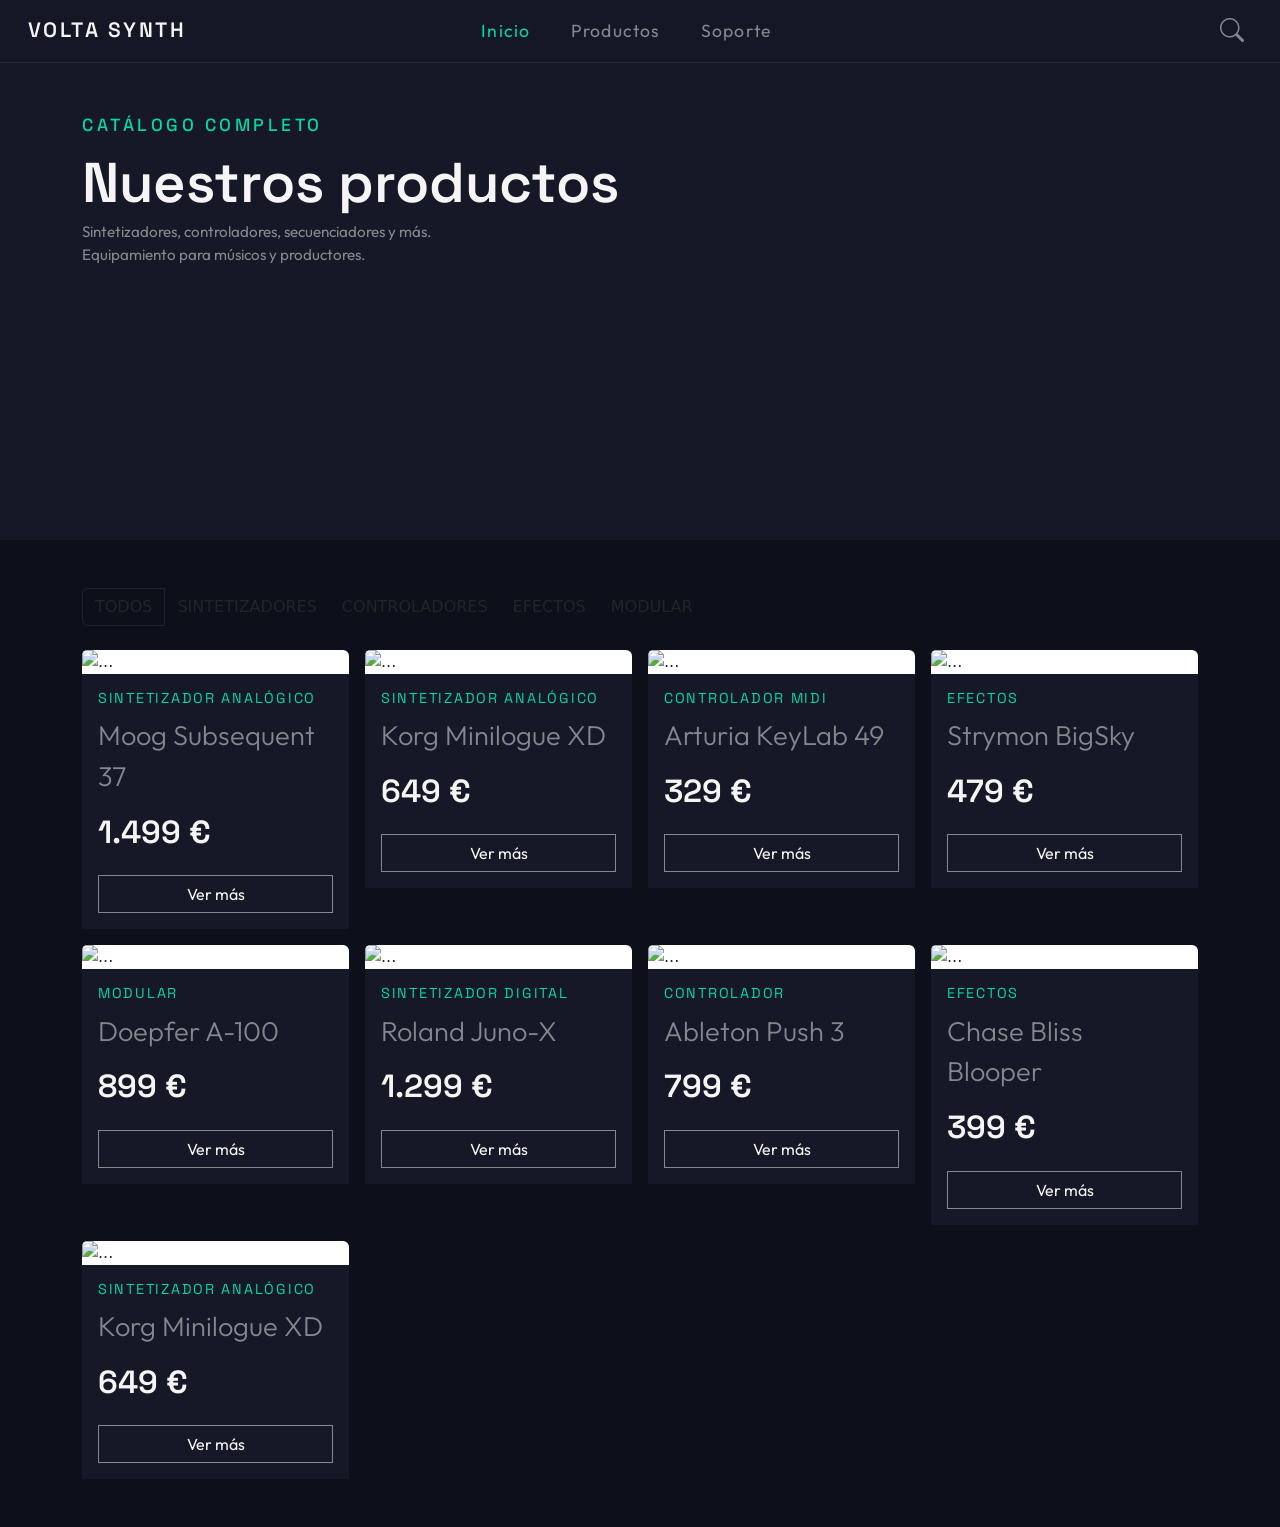
==== catalogo.html @ 9c8c193a "catalogo de productos" ====
<!DOCTYPE html>
<html lang="es">
<head>
    <meta charset="UTF-8">
    <meta name="viewport" content="width=device-width, initial-scale=1.0">
    <title>CATÁLOGO DE PRODUCTOS | VOLTA SYNTH</title>

    <!-- TIPOGRAFIA -->
    <link rel="preconnect" href="https://fonts.googleapis.com">
    <link rel="preconnect" href="https://fonts.gstatic.com" crossorigin>
    <link href="https://fonts.googleapis.com/css2?family=Outfit:wght@100..900&family=Space+Grotesk:wght@300..700&display=swap" rel="stylesheet">

    <!-- BOOTSTRAP -->
    <link rel="stylesheet" href="https://cdn.jsdelivr.net/npm/bootstrap@5.3.8/dist/css/bootstrap.min.css">

    <!-- ICONOS BOOTSTRAP -->
    <link rel="stylesheet" href="https://cdn.jsdelivr.net/npm/bootstrap-icons@1.13.1/font/bootstrap-icons.min.css">

    <!-- CSS PERSONALIZADO -->
    <link rel="stylesheet" href="css/style.css">

    <!-- CSS AOS -->
    <link href="https://unpkg.com/aos@2.3.1/dist/aos.css" rel="stylesheet">
    
    <!-- JQUERY -->
    <script src="https://cdnjs.cloudflare.com/ajax/libs/jquery/3.7.1/jquery.min.js" integrity="sha512-v2CJ7UaYy4JwqLDIrZUI/4hqeoQieOmAZNXBeQyjo21dadnwR+8ZaIJVT8EE2iyI61OV8e6M8PP2/4hpQINQ/g==" crossorigin="anonymous" referrerpolicy="no-referrer"></script>
</head>
<body>
    <header>
        <nav class="navbar navbar-expand-lg fixed-top navContainer justify-content-center">
            <div class="container-fluid mx-3">
                <a class="navbar-brand" href="index.html">VOLTA SYNTH</a>

                <button class="navbar-toggler" type="button" data-bs-toggle="collapse" data-bs-target="#navbarSupportedContent" aria-controls="navbarSupportedContent" aria-expanded="false" aria-label="Toggle navigation">
                <span class="navbar-toggler-icon"></span>
                </button>

                <div class="collapse navbar-collapse justify-content-between" id="navbarSupportedContent">
                    <ul class="navbar-nav mb-2 mb-lg-0 navMenu w-100">
                        <li class="nav-item">
                            <a class="nav-link active" aria-current="page" href="index.html">Inicio</a>
                        </li>
                        <li class="nav-item">
                            <a class="nav-link" href="catalogo.html">Productos</a>
                        </li>
                        <li class="nav-item">
                            <a class="nav-link" href="soporte.html">Soporte</a>
                        </li>
                    </ul>
                    <form class="d-flex justify-content-end" id="search-form">
                        <input class="form-control ms-2" id="search-input" type="search" placeholder="Buscar..." aria-label="Search"/>
                        <button class="btn" id="s-icon" type="button"><i class="bi bi-search"></i> </button>
                    </form>
                </div>
            </div>
        </nav>
    </header>

    <section id="hero-cat">
        <div class="container">
            <p class="sec-title">CATÁLOGO COMPLETO</p>
            <h1 class="hero-title mb-2">Nuestros productos</h1>
            <p class="hero-sub mb-0">Sintetizadores, controladores, secuenciadores y más. Equipamiento para músicos y productores.</p>
        </div>
    </section>

    <section id="catalogue" class="py-5">
        <div class="container">
            <div class="d-lg-none mb-4">
                <div class="dropdown">
                    <button class="btn filter-dd dropdown-toggle w-100" type="button" data-bs-toggle="dropdown" aria-expanded="false">
                    Todos los productos
                    </button>
                    <ul class="dropdown-menu w-100" id="filter-dropdown-menu">
                        <li><a class="dropdown-item filter-item active" data-filter="todos">Todos</a></li>
                        <li><a class="dropdown-item filter-item" data-filter="sintetizador">Sintetizadores</a></li>
                        <li><a class="dropdown-item filter-item" data-filter="controlador">Controladores</a></li>
                        <li><a class="dropdown-item filter-item" data-filter="efectos">Efectos</a></li>
                        <li><a class="dropdown-item filter-item" data-filter="modular">Modular</a></li>
                    </ul>
                </div>
            </div>
            <div class="d-none d-lg-flex mb-4">
                <div class="btn-group" role="group" aria-label="Filtrar productos">
                    <button type="button" class="btn filter-tab active" data-filter="todos">TODOS</button>
                    <button type="button" class="btn filter-tab" data-filter="sintetizador">SINTETIZADORES</button>
                    <button type="button" class="btn filter-tab" data-filter="controlador">CONTROLADORES</button>
                    <button type="button" class="btn filter-tab" data-filter="efectos">EFECTOS</button>
                    <button type="button" class="btn filter-tab" data-filter="modular">MODULAR</button>
                </div>
            </div>
            <div class="row g-3" id="grid-products">
                <div class="col-12 col-md-6 col-lg-3" data-category="sintetizador">
                    <div class="card card-best">
                        <img src="https://placehold.co/600x400" class="card-img-top" alt="...">
                        <div class="card-body">
                            <h3 class="card-sub">SINTETIZADOR ANALÓGICO</h3>
                            <p class="card-name">Moog Subsequent 37</p>
                            <h4 class="card-price">1.499 €</h4>
                            <a href="producto.html" class="btn btn-card mt-3">Ver más</a>
                        </div>
                    </div>
                </div>
                <div class="col-12 col-md-6 col-lg-3" data-category="sintetizador">
                    <div class="card card-best">
                        <img src="https://placehold.co/600x400" class="card-img-top" alt="...">
                        <div class="card-body">
                            <h3 class="card-sub">SINTETIZADOR ANALÓGICO</h3>
                            <p class="card-name">Korg Minilogue XD</p>
                            <h4 class="card-price">649 €</h4>
                            <a href="producto.html" class="btn btn-card mt-3">Ver más</a>
                        </div>
                    </div>
                </div>
                <div class="col-12 col-md-6 col-lg-3" data-category="controlador">
                    <div class="card card-best">
                        <img src="https://placehold.co/600x400" class="card-img-top" alt="...">
                        <div class="card-body">
                            <h3 class="card-sub">CONTROLADOR MIDI</h3>
                            <p class="card-name">Arturia KeyLab 49</p>
                            <h4 class="card-price">329 €</h4>
                            <a href="producto.html" class="btn btn-card mt-3">Ver más</a>
                        </div>
                    </div>
                </div>
                <div class="col-12 col-md-6 col-lg-3" data-category="efectos">
                    <div class="card card-best">
                        <img src="https://placehold.co/600x400" class="card-img-top" alt="...">
                        <div class="card-body">
                            <h3 class="card-sub">EFECTOS</h3>
                            <p class="card-name">Strymon BigSky</p>
                            <h4 class="card-price">479 €</h4>
                            <a href="producto.html" class="btn btn-card mt-3">Ver más</a>
                        </div>
                    </div>
                </div>
                <div class="col-12 col-md-6 col-lg-3" data-category="modular">
                    <div class="card card-best">
                        <img src="https://placehold.co/600x400" class="card-img-top" alt="...">
                        <div class="card-body">
                            <h3 class="card-sub">MODULAR</h3>
                            <p class="card-name">Doepfer A-100</p>
                            <h4 class="card-price">899 €</h4>
                            <a href="producto.html" class="btn btn-card mt-3">Ver más</a>
                        </div>
                    </div>
                </div>
                <div class="col-12 col-md-6 col-lg-3" data-category="sintetizador">
                    <div class="card card-best">
                        <img src="https://placehold.co/600x400" class="card-img-top" alt="...">
                        <div class="card-body">
                            <h3 class="card-sub">SINTETIZADOR DIGITAL</h3>
                            <p class="card-name">Roland Juno-X</p>
                            <h4 class="card-price">1.299 €</h4>
                            <a href="producto.html" class="btn btn-card mt-3">Ver más</a>
                        </div>
                    </div>
                </div>
                <div class="col-12 col-md-6 col-lg-3" data-category="controlador">
                    <div class="card card-best">
                        <img src="https://placehold.co/600x400" class="card-img-top" alt="...">
                        <div class="card-body">
                            <h3 class="card-sub">CONTROLADOR</h3>
                            <p class="card-name">Ableton Push 3</p>
                            <h4 class="card-price">799 €</h4>
                            <a href="producto.html" class="btn btn-card mt-3">Ver más</a>
                        </div>
                    </div>
                </div>
                <div class="col-12 col-md-6 col-lg-3" data-category="efectos">
                    <div class="card card-best">
                        <img src="https://placehold.co/600x400" class="card-img-top" alt="...">
                        <div class="card-body">
                            <h3 class="card-sub">EFECTOS</h3>
                            <p class="card-name">Chase Bliss Blooper</p>
                            <h4 class="card-price">399 €</h4>
                            <a href="producto.html" class="btn btn-card mt-3">Ver más</a>
                        </div>
                    </div>
                </div>
                <div class="col-12 col-md-6 col-lg-3" data-category="sintetizador">
                    <div class="card card-best">
                        <img src="https://placehold.co/600x400" class="card-img-top" alt="...">
                        <div class="card-body">
                            <h3 class="card-sub">SINTETIZADOR ANALÓGICO</h3>
                            <p class="card-name">Korg Minilogue XD</p>
                            <h4 class="card-price">649 €</h4>
                            <a href="producto.html" class="btn btn-card mt-3">Ver más</a>
                        </div>
                    </div>
                </div>
            </div>
        </div>
    </section>

    <!-- JS BOOTSTRAP -->
    <script src="https://cdn.jsdelivr.net/npm/bootstrap@5.3.8/dist/js/bootstrap.bundle.min.js" crossorigin="anonymous"></script>

    <!-- AOS LINK -->
    <script src="https://unpkg.com/aos@2.3.1/dist/aos.js"></script>
    <script>
    AOS.init();
    </script>
    
    <!-- JS PERSONALIZADO -->
    <script src="js/script.js"></script>
</body>
</html>
---- css/style.css ----
:root {
    --bg-negro: #0D0F1A;
    --bg-azul: #161827;
    --clr-blanco: #F5F5F5;
    --clr-acento: #06D6A0;
    --acento-hover: #04BF8E;
    --hover-sutil: rgba(6, 214, 160, 0.12);
    --font-titulos: 'Space Grotesk', sans-serif;
    --font-textos: 'Outfit', sans-serif;
    --texto-tenue: rgba(245, 245, 245, 0.5);
    --borde-clr: rgba(255, 255, 255, 0.07);
    --ease: 0.3s ease;
}

* {
    margin: 0;
    box-sizing: border-box;
    scroll-behavior: smooth;
}

img {
    width: 100%;
    vertical-align: middle;
}

body {
    background-color: var(--bg-negro);
}

section {
    padding: 0 1.5rem;
}

/* MENU */
.navContainer {
    width: 100%;
    z-index: 999;
    background: rgba(22, 24, 39, 0.85);
    backdrop-filter: blur(12px);
    -webkit-backdrop-filter: blur(12px);
    transition: background var(--ease);
    border-bottom: 1px solid var(--borde-clr);
}

.navbar-brand {
    font-family: var(--font-titulos);
    font-size: 1.1rem;
    font-weight: 600;
    letter-spacing: 0.12em;
    color: var(--clr-blanco);
}

.navbar-toggler {
    border: none;
    outline: none;
}

.navbar-toggler:focus {
    text-decoration: none;
    outline: none !important;
    box-shadow: none !important;
}

.navbar-toggler-icon {
    background-image: url("data:image/svg+xml,%3csvg xmlns='http://www.w3.org/2000/svg' viewBox='0 0 30 30'%3e%3cpath stroke='rgba%28245, 245, 245, 0.85%29' stroke-linecap='round' stroke-miterlimit='10' stroke-width='2' d='M4 7h22M4 15h22M4 23h22'/%3e%3c/svg%3e");
}

.navMenu {
    display: flex;
    justify-content: center !important;
    align-items: center;
    gap: 1.5rem;
}

.nav-link {
    font-family: var(--font-textos);
    font-size: 0.9rem;
    letter-spacing: 0.07em;
    color: var(--texto-tenue) !important;
    transition: color var(--ease);
}

.nav-link:hover,
.nav-link.active {
    color: var(--clr-acento) !important;
}

#search-form {
    align-items: center;
    gap: 0;
    position: relative;
}

#search-input {
    background-color: transparent;
    border: 1px solid var(--borde-clr);
    color: var(--clr-blanco);
    font-family: var(--font-textos);
    font-size: 0.9rem;
    padding: 5px 12px;
    width: 0;
    opacity: 0;
    transition: width var(--ease), opacity var(--ease), border-color var(--ease);
}

#search-input::placeholder { 
    color: var(--texto-tenue);
    font-family: var(--font-textos);
}

#search-input:focus { 
    border-color: var(--clr-acento); 
    outline: none; 
    box-shadow: none; 
}

#search-input.open {
    width: 100%;
    opacity: 1;
    pointer-events: all;
}

#s-icon {
    background-color: transparent;
    border: none;
    color: var(--texto-tenue);
    font-size: 1.1rem;
    padding: 5px 8px;
    transition: color var(--ease);
}

#s-icon:hover {
    color: var(--clr-acento);
}

#hero {
    position: relative;
    min-height: 100vh;
    padding-bottom: 3rem;
    overflow: hidden;
}

.bg-video {
    position: absolute;
    z-index: -1;
    inset: 0;
}

.bg-video video {
    width: 100%;
    height: 100%;
    object-fit: cover;
}

.hero-overlay {
    position: absolute;
    inset: 0;
    z-index: 1;
    background: linear-gradient(
        to bottom,
        rgba(13, 15, 26, 0.3) 0%,
        rgba(13, 15, 26, 0.7) 60%,
        rgba(13, 15, 26, 0.95) 100%
    );
}

.hero-content {
    position: relative;
    z-index: 2;
    padding-top: 64px;
    gap: 1.25rem;
}

.hero-title {
    font-family: var(--font-titulos);
    font-size: 3.5rem;
    font-weight: 600;
    line-height: 1.05;
    color: var(--clr-blanco);
    margin: 0;
}

.hero-title span {
    color: var(--clr-acento);
}

.hero-sub {
    font-family: var(--font-textos);
    font-size: 0.95rem;
    color: var(--texto-tenue);
    line-height: 1.5;
    max-width: 370px;
    margin: 0;
}

.btn-acento {
    display: inline-block;
    font-family: var(--font-textos);
    font-size: 0.9rem;
    font-weight: 500;
    letter-spacing: 0.07em;
    background: var(--clr-acento);
    color: var(--bg-negro);
    padding: 0.75rem 1.75rem;
    text-decoration: none;
    transition: background var(--ease), transform var(--ease);
}

.btn-acento:hover {
    background: var(--acento-hover);
    transform: translateY(-2px);
}

.banner {
    width: 100%;
    overflow: hidden;
    border-top: 1px solid var(--borde-clr);
    border-bottom: 1px solid var(--borde-clr);
    background: var(--bg-azul);
    padding: 0.65rem 0;
}

.banner-items {
    display: flex;
    width: max-content;
    animation: bannerMove 30s linear infinite;
}

.banner-items span {
    font-family: var(--font-textos);
    font-size: 0.8rem;
    font-weight: 500;
    letter-spacing: 0.17em;
    color: var(--texto-tenue);
    white-space: nowrap;
    padding: 0 1rem;
}

.banner-items i {
    font-style: normal;
    color: var(--clr-acento);
    font-size: 0.8rem;
    display: flex;
    align-items: center;
}

@keyframes bannerMove {
    0% {
        transform: translateX(0);
    }
    100% {
        transform: translateX(-50%);
    }
}

.sec-title {
    font-family: var(--font-titulos);
    font-size: 1.1rem;
    font-weight: 500;
    letter-spacing: 0.2em;
    color: var(--clr-acento);
}

.card-best {
    border: none;
    transition: transform var(--ease);
}

.card-best:hover {
    transform: translateY(-4px);
}

.card-body {
    background: var(--bg-azul);
}

.card-sub {
    font-family: var(--font-titulos);
    color: var(--clr-acento);
    letter-spacing: 0.12em;
    font-weight: 400;
    font-size: 0.9rem;
}

.card-name {
    font-family: var(--font-textos);
    color: var(--texto-tenue);
    font-size: 1.7rem;
    font-weight: 300;
}

.card-price {
    font-family: var(--font-titulos);
    color: var(--clr-blanco);
    font-size: 2rem;
    font-weight: 600;
}

.btn-card {
    width: 100%;
    text-align: center;
    background: transparent;
    border: 1px solid var(--texto-tenue);
    color: var(--clr-blanco);
    font-family: var(--font-textos);
    border-radius: 0;
    transition: background var(--ease), transform var(--ease);
}

.btn-card:hover {
    background-color: var(--clr-blanco);
    color: var(--bg-azul);
    transform: translateY(-2px);
}

.abt-title {
    font-family: var(--font-titulos);
    color: var(--clr-blanco);
    font-size: 2rem;
    font-weight: 600;
    line-height: 1.05;
}

.abt-text {
    font-family: var(--font-textos);
    font-size: 0.9rem;
    color: var(--texto-tenue);
    line-height: 1.5;
}

.stat {
    gap: 0.7rem;
    text-align: left;
    padding-left: 1rem;
    border-left: 2px solid var(--clr-acento);
    width: 30%;
}

.stat-num {
    font-family: var(--font-titulos);
    font-size: 1.8rem;
    font-weight: 700;
    color: var(--clr-acento);
}

.stat-label {
    font-family: var(--font-textos);
    font-size: 0.9rem;
    letter-spacing: 0.1em;
    color: var(--texto-tenue);
}

.newsletter {
    background-color: var(--clr-acento);
}

.nl-title {
    font-family: var(--font-titulos);
    color: var(--bg-negro);
    font-size: 1.4rem;
    font-weight: 600;
}

.nl-text {
    font-family: var(--font-textos);
    color: var(--bg-azul);
    font-size: 0.9rem;
    font-weight: 400;
    line-height: 1.5;
}

.nl-input {
    background: var(--acento-hover);
    border: 1px solid var(--texto-tenue);
    padding: 0.75rem 1rem;
    font-family: var(--font-textos);
    font-size: 0.9rem;
    color: var(--bg-negro);
    outline: none;
    transition: border-color var(--ease);
}

.nl-input::placeholder { 
    color: rgba(13, 15, 26, 0.45); 
}

.nl-input:focus { 
    border-color: rgba(13, 15, 26, 0.5); 
}

.btn-nl {
    background: var(--bg-azul);
    color: var(--clr-acento);
    font-family: var(--font-textos);
    font-size: 0.9rem;
    font-weight: 500;
    letter-spacing: 0.07em;
    padding: 0.75rem 1.5rem;
    border: none;
    border-radius: 0;
    cursor: pointer;
    white-space: nowrap;
    transition: opacity var(--ease), transform var(--ease);
}

.btn-nl:hover {
    opacity: 0.9;
    transform: translateY(-2px);
}

footer {
    background: var(--bg-azul);
    border-top: 1px solid var(--borde-clr);
}

.footer-brand {
    font-family: var(--font-titulos);
    font-size: 1.1rem;
    font-weight: 600;
    letter-spacing: 0.12em;
    color: var(--clr-blanco);
}

.footer-link {
    font-family: var(--font-textos);
    font-size: 0.9rem;
    color: var(--texto-tenue);
    text-decoration: none;
    letter-spacing: 0.05em;
    transition: color var(--ease);
}

.footer-link:hover { 
    color: var(--clr-acento); 
}

footer li {
    list-style: none;
}

.rs-icon {
    width: 32px;
    height: 32px;
    display: flex;
    align-items: center;
    justify-content: center;
    color: var(--texto-tenue);
    font-size: 1.5rem;
    transition: color var(--ease);
    text-decoration: none;
}

.rs-icon:hover {
    color: var(--clr-acento);
}

.copyright {
    font-family: var(--font-textos);
    font-size: 0.7rem;
    color: var(--texto-tenue);
    opacity: 0.5;
}

/* ---------- CATÁLOGO PRODUCTOS ---------- */
#hero-cat {
    min-height: 60vh;
    background: var(--bg-azul);
    padding-top: calc(64px + 3rem) !important;
}

/* ---------- MEDIA QUERIES RESPONSIVE ---------- */
@media (min-width: 768px) {
    .navbar-brand {
        font-size: 1.3rem;
    }

    .nav-link {
        font-size: 1.1rem;
    }

    #s-icon {
        font-size: 1.5rem;
    }
}

@media (min-width: 1024px) {
    #search-form {
        width: 250px;
        justify-content: flex-end;
    }
}
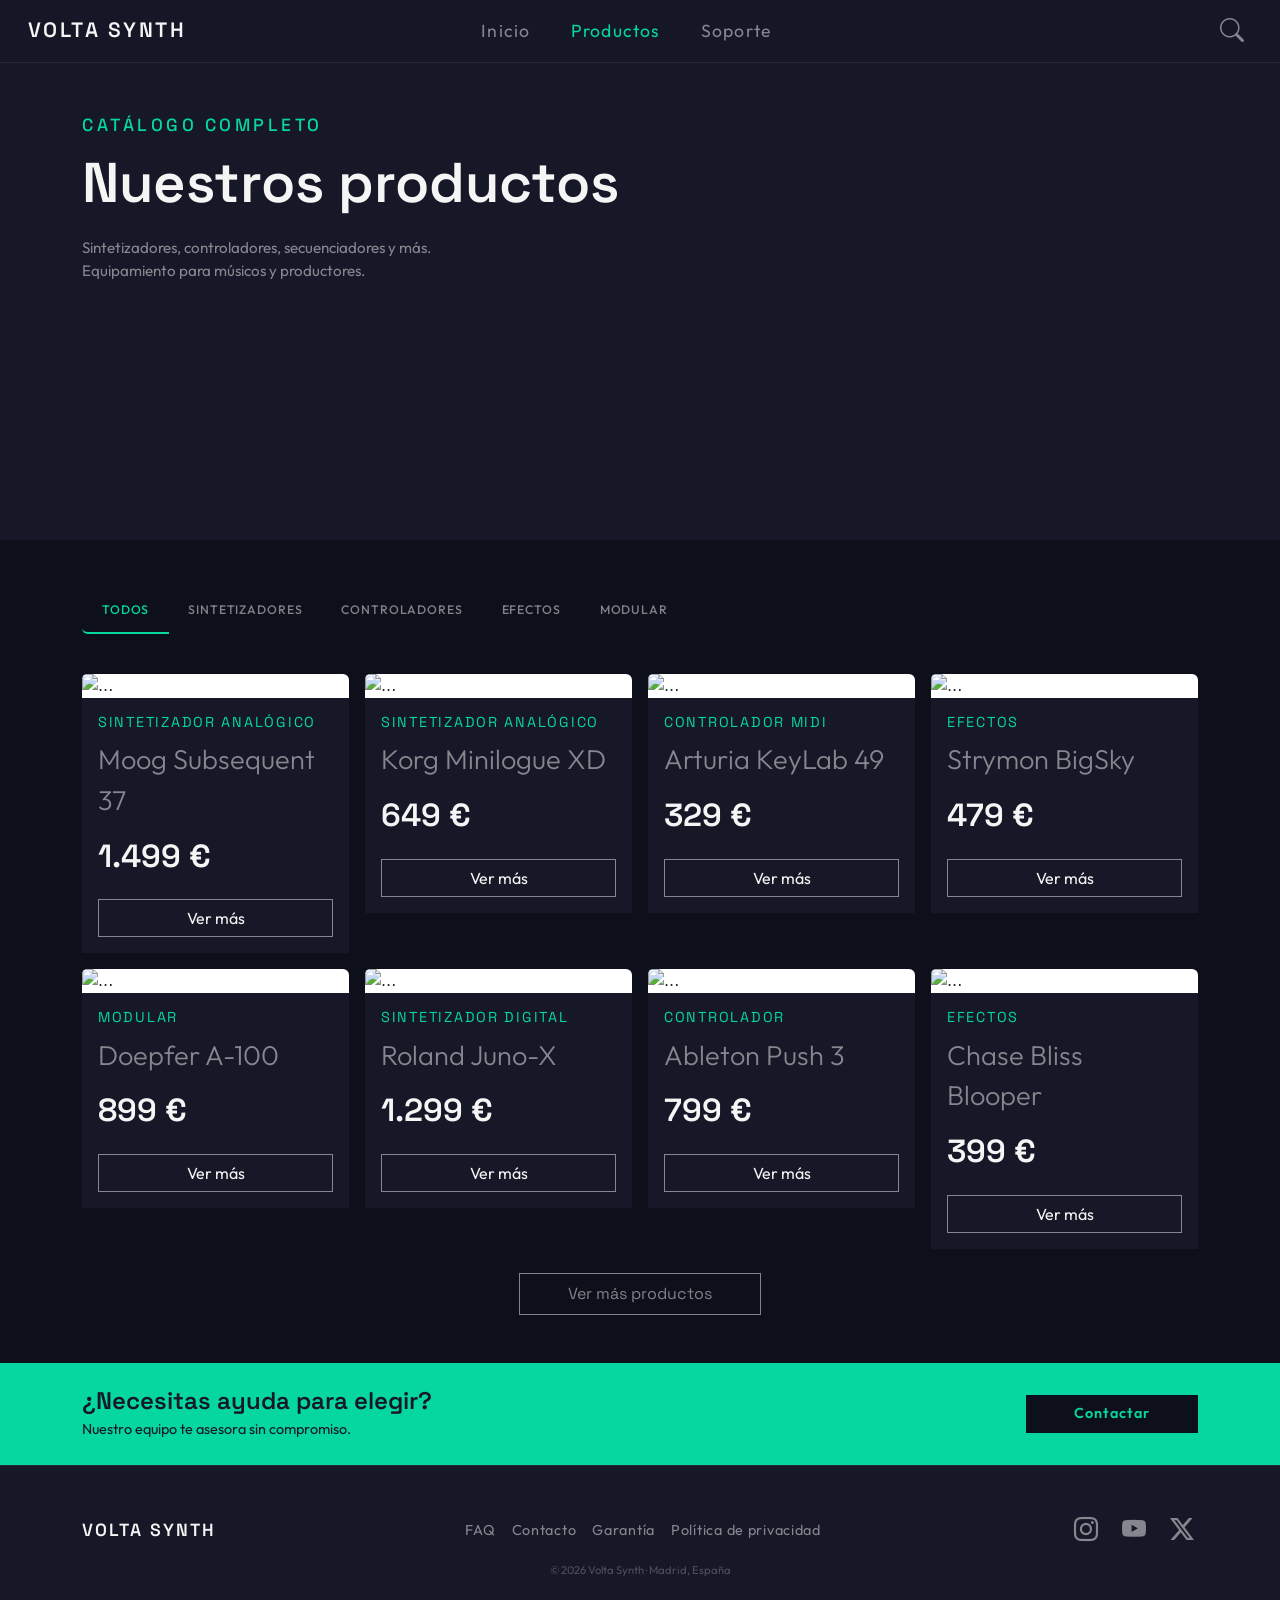
==== commit bf3d3651: "catalogo terminado" ====
--- a/catalogo.html
+++ b/catalogo.html
@@ -38,10 +38,10 @@
                 <div class="collapse navbar-collapse justify-content-between" id="navbarSupportedContent">
                     <ul class="navbar-nav mb-2 mb-lg-0 navMenu w-100">
                         <li class="nav-item">
-                            <a class="nav-link active" aria-current="page" href="index.html">Inicio</a>
+                            <a class="nav-link" aria-current="page" href="index.html">Inicio</a>
                         </li>
                         <li class="nav-item">
-                            <a class="nav-link" href="catalogo.html">Productos</a>
+                            <a class="nav-link active" href="catalogo.html">Productos</a>
                         </li>
                         <li class="nav-item">
                             <a class="nav-link" href="soporte.html">Soporte</a>
@@ -59,7 +59,7 @@
     <section id="hero-cat">
         <div class="container">
             <p class="sec-title">CATÁLOGO COMPLETO</p>
-            <h1 class="hero-title mb-2">Nuestros productos</h1>
+            <h1 class="hero-title mb-4">Nuestros productos</h1>
             <p class="hero-sub mb-0">Sintetizadores, controladores, secuenciadores y más. Equipamiento para músicos y productores.</p>
         </div>
     </section>
@@ -71,7 +71,7 @@
                     <button class="btn filter-dd dropdown-toggle w-100" type="button" data-bs-toggle="dropdown" aria-expanded="false">
                     Todos los productos
                     </button>
-                    <ul class="dropdown-menu w-100" id="filter-dropdown-menu">
+                    <ul class="dropdown-menu w-100" id="dd-menu">
                         <li><a class="dropdown-item filter-item active" data-filter="todos">Todos</a></li>
                         <li><a class="dropdown-item filter-item" data-filter="sintetizador">Sintetizadores</a></li>
                         <li><a class="dropdown-item filter-item" data-filter="controlador">Controladores</a></li>
@@ -81,7 +81,7 @@
                 </div>
             </div>
             <div class="d-none d-lg-flex mb-4">
-                <div class="btn-group" role="group" aria-label="Filtrar productos">
+                <div class="btn-group filter-group mb-3" role="group" aria-label="Filtrar productos">
                     <button type="button" class="btn filter-tab active" data-filter="todos">TODOS</button>
                     <button type="button" class="btn filter-tab" data-filter="sintetizador">SINTETIZADORES</button>
                     <button type="button" class="btn filter-tab" data-filter="controlador">CONTROLADORES</button>
@@ -178,20 +178,44 @@
                         </div>
                     </div>
                 </div>
-                <div class="col-12 col-md-6 col-lg-3" data-category="sintetizador">
-                    <div class="card card-best">
-                        <img src="https://placehold.co/600x400" class="card-img-top" alt="...">
-                        <div class="card-body">
-                            <h3 class="card-sub">SINTETIZADOR ANALÓGICO</h3>
-                            <p class="card-name">Korg Minilogue XD</p>
-                            <h4 class="card-price">649 €</h4>
-                            <a href="producto.html" class="btn btn-card mt-3">Ver más</a>
-                        </div>
-                    </div>
-                </div>
+            </div>
+            <div class="btn-more text-center mt-4">
+                <button class="btn-outline py-2 px-5 load-more">Ver más productos</button>
             </div>
         </div>
     </section>
+
+    <section id="cta-cat" class="py-4">
+        <div class="container">
+            <div class="d-flex flex-column flex-md-row justify-content-between align-items-center gap-3">
+            <div>
+                <h3 class="cta-title mb-1">¿Necesitas ayuda para elegir?</h3>
+                <p class="cta-sub mb-0">Nuestro equipo te asesora sin compromiso.</p>
+            </div>
+            <a href="nosotros.html" class="cta-btn flex-shrink-0 py-2 px-5">Contactar</a>
+            </div>
+        </div>
+    </section>
+
+    <footer class="py-5">
+        <div class="container">
+            <div class="d-flex flex-column flex-lg-row justify-content-between align-items-center gap-3">
+                <p class="footer-brand mb-0">VOLTA SYNTH</p>
+                <ul class="d-flex flex-wrap justify-content-center gap-3 mb-0 p-0">
+                    <li><a href="soporte.html" class="footer-link">FAQ</a></li>
+                    <li><a href="soporte.html" class="footer-link">Contacto</a></li>
+                    <li><a href="#" class="footer-link">Garantía</a></li>
+                    <li><a href="#" class="footer-link">Política de privacidad</a></li>
+                </ul>
+                <div class="d-flex gap-3">
+                    <a href="#" class="rs-icon"><i class="bi bi-instagram"></i></a>
+                    <a href="#" class="rs-icon"><i class="bi bi-youtube"></i></a>
+                    <a href="#" class="rs-icon"><i class="bi bi-twitter-x"></i></a>
+                </div>
+            </div>
+            <p class="copyright text-center mt-3 mb-0">© 2026 Volta Synth · Madrid, España</p>
+        </div>
+    </footer>
 
     <!-- JS BOOTSTRAP -->
     <script src="https://cdn.jsdelivr.net/npm/bootstrap@5.3.8/dist/js/bootstrap.bundle.min.js" crossorigin="anonymous"></script>
--- a/css/style.css
+++ b/css/style.css
@@ -3,7 +3,7 @@
     --bg-azul: #161827;
     --clr-blanco: #F5F5F5;
     --clr-acento: #06D6A0;
-    --acento-hover: #04BF8E;
+    --acento-hover: #07A57B;
     --hover-sutil: rgba(6, 214, 160, 0.12);
     --font-titulos: 'Space Grotesk', sans-serif;
     --font-textos: 'Outfit', sans-serif;
@@ -203,11 +203,12 @@
     color: var(--bg-negro);
     padding: 0.75rem 1.75rem;
     text-decoration: none;
-    transition: background var(--ease), transform var(--ease);
+    transition: background var(--ease), transform var(--ease), color var(--ease);
 }
 
 .btn-acento:hover {
     background: var(--acento-hover);
+    color: var(--clr-blanco);
     transform: translateY(-2px);
 }
 
@@ -400,11 +401,12 @@
     border-radius: 0;
     cursor: pointer;
     white-space: nowrap;
-    transition: opacity var(--ease), transform var(--ease);
+    transition: background var(--ease), transform var(--ease), color var(--ease);
 }
 
 .btn-nl:hover {
-    opacity: 0.9;
+    background: var(--acento-hover);
+    color: var(--clr-blanco);
     transform: translateY(-2px);
 }
 
@@ -468,6 +470,123 @@
     padding-top: calc(64px + 3rem) !important;
 }
 
+.filter-dd {
+    background: var(--bg-azul);
+    border: 1px solid var(--borde-clr);
+    color: var(--clr-blanco);
+    font-family: var(--font-textos);
+    font-size: 0.9rem;
+    letter-spacing: 0.07em;
+    text-align: center;
+    transition: border-color var(--ease);
+}
+
+.filter-dd:hover,
+.filter-dd:focus,
+.filter-dd.show {
+    background: var(--bg-azul);
+    border-color: var(--clr-acento);
+    color: var(--clr-blanco);
+    box-shadow: none;
+}
+
+#dd-menu {
+    background: var(--bg-azul);
+    border: 1px solid var(--borde-clr);
+    border-radius: 4px;
+    padding: 0.7rem 0;
+}
+
+.filter-item {
+    font-family: var(--font-textos);
+    font-size: 0.9rem;
+    color: var(--texto-tenue);
+    padding: 0.7rem 1rem;
+    transition: color var(--ease), background var(--ease);
+}
+
+.filter-item:hover {
+    background: var(--hover-sutil);
+    color: var(--clr-acento);
+}
+
+.filter-item.active {
+    background: var(--hover-sutil);
+    color: var(--clr-acento);
+}
+
+.filter-tab {
+    background: transparent;
+    border: none;
+    border-bottom: 2px solid transparent;
+    color: var(--texto-tenue);
+    font-family: var(--font-textos);
+    font-size: 0.77rem;
+    font-weight: 500;
+    letter-spacing: 0.07em;
+    padding: 0.8rem 1.25rem;
+    cursor: pointer;
+    transition: color var(--ease), border-color var(--ease);
+}
+
+.filter-tab:hover { 
+    color: var(--clr-blanco); 
+}
+
+.filter-tab.active {
+    color: var(--clr-acento);
+    border-bottom-color: var(--clr-acento);
+}
+
+.load-more {
+    background-color: transparent;
+    color: var(--texto-tenue);
+    border: 1px solid var(--texto-tenue);
+    font-family: var(--font-titulos);
+    transition: color var(--ease), border var(--ease), transform var(--ease);
+}
+
+.load-more:hover {
+    color: var(--acento-hover);
+    border: 1px solid var(--acento-hover);
+    transform: translateY(-2px);
+}
+
+#cta-cat {
+    background: var(--clr-acento);
+}
+
+.cta-title {
+    font-family: var(--font-titulos);
+    font-size: 1.5rem;
+    color: var(--bg-azul);
+    font-weight: 600;
+}
+
+.cta-sub {
+    font-family: var(--font-textos);
+    font-size: 0.9rem;
+    color: var(--bg-azul);
+}
+
+.cta-btn {
+    display: inline-block;
+    background: var(--bg-negro);
+    color: var(--clr-acento);
+    font-family: var(--font-textos);
+    font-size: 0.9rem;
+    font-weight: 600;
+    letter-spacing: 0.07em;
+    text-decoration: none;
+    transition: background var(--ease), transform var(--ease), color var(--ease);
+}
+
+.cta-btn:hover {
+    background: var(--acento-hover);
+    color: var(--clr-blanco);
+    transform: translateY(-2px);
+}
+
 /* ---------- MEDIA QUERIES RESPONSIVE ---------- */
 @media (min-width: 768px) {
     .navbar-brand {
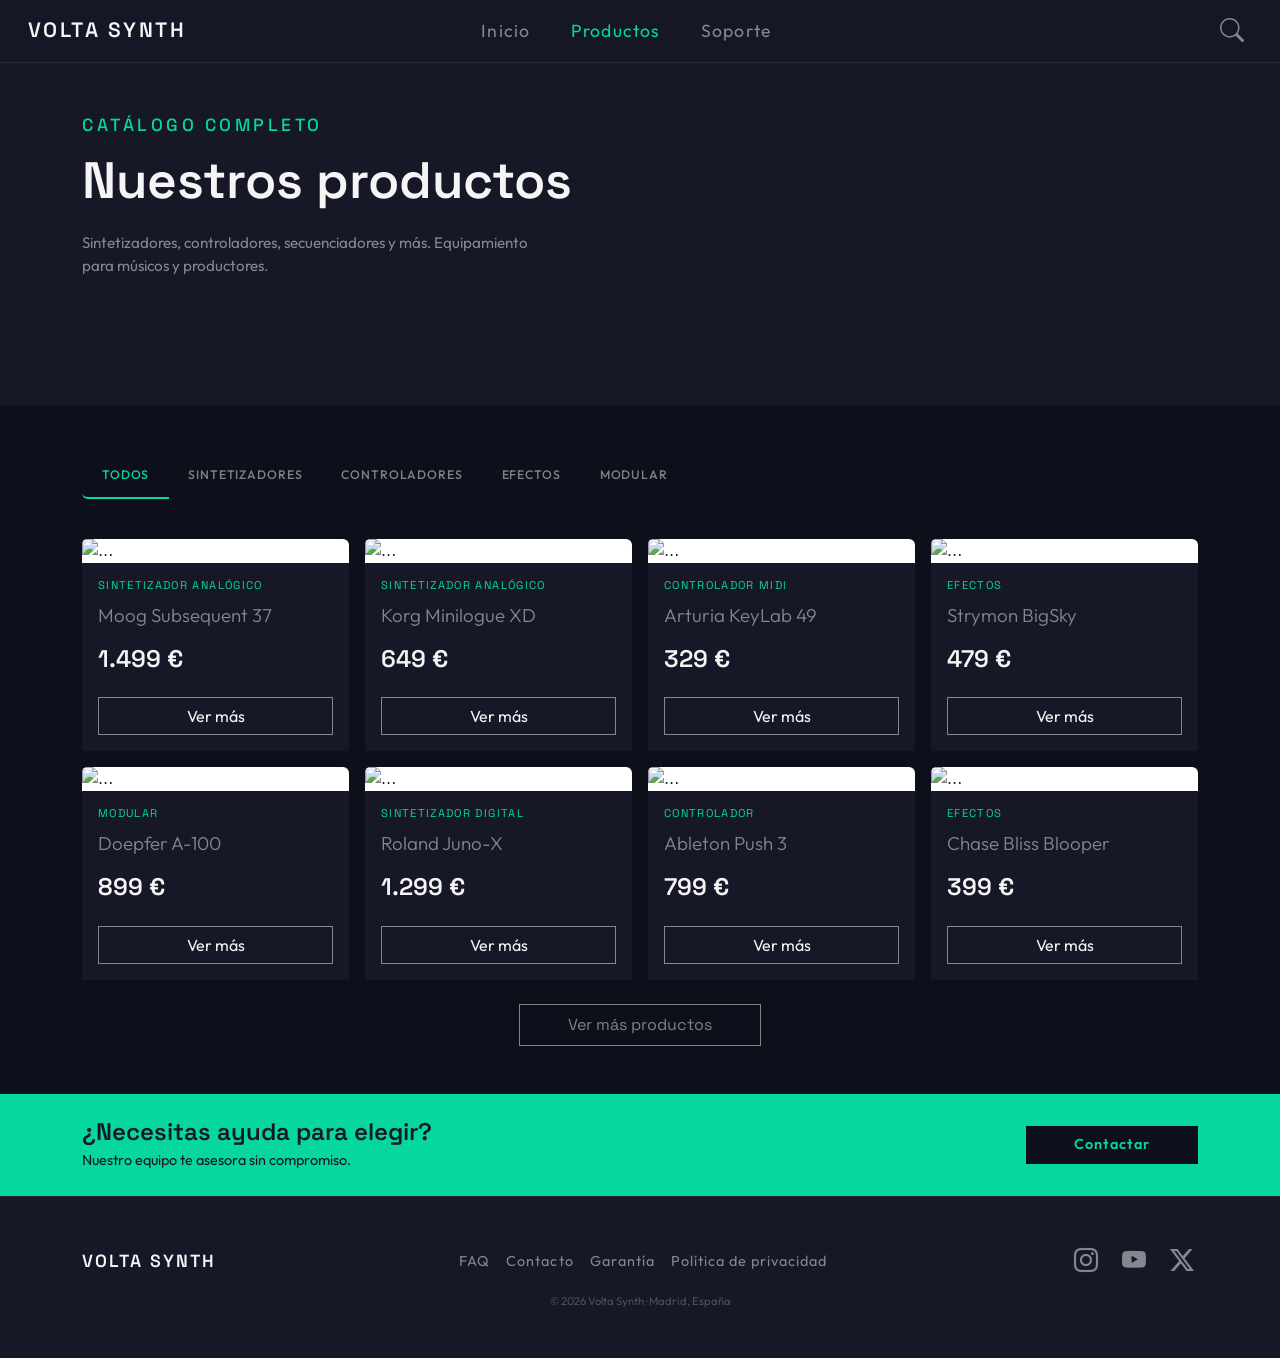
==== commit daf49ab6: "soporte terminado" ====
--- a/catalogo.html
+++ b/catalogo.html
@@ -90,7 +90,7 @@
                 </div>
             </div>
             <div class="row g-3" id="grid-products">
-                <div class="col-12 col-md-6 col-lg-3" data-category="sintetizador">
+                <div class="col-12 col-md-6 col-lg-3 product-item" data-category="sintetizador">
                     <div class="card card-best">
                         <img src="https://placehold.co/600x400" class="card-img-top" alt="...">
                         <div class="card-body">
@@ -101,7 +101,7 @@
                         </div>
                     </div>
                 </div>
-                <div class="col-12 col-md-6 col-lg-3" data-category="sintetizador">
+                <div class="col-12 col-md-6 col-lg-3 product-item" data-category="sintetizador">
                     <div class="card card-best">
                         <img src="https://placehold.co/600x400" class="card-img-top" alt="...">
                         <div class="card-body">
@@ -112,7 +112,7 @@
                         </div>
                     </div>
                 </div>
-                <div class="col-12 col-md-6 col-lg-3" data-category="controlador">
+                <div class="col-12 col-md-6 col-lg-3 product-item" data-category="controlador">
                     <div class="card card-best">
                         <img src="https://placehold.co/600x400" class="card-img-top" alt="...">
                         <div class="card-body">
@@ -123,7 +123,7 @@
                         </div>
                     </div>
                 </div>
-                <div class="col-12 col-md-6 col-lg-3" data-category="efectos">
+                <div class="col-12 col-md-6 col-lg-3 product-item" data-category="efectos">
                     <div class="card card-best">
                         <img src="https://placehold.co/600x400" class="card-img-top" alt="...">
                         <div class="card-body">
@@ -134,7 +134,7 @@
                         </div>
                     </div>
                 </div>
-                <div class="col-12 col-md-6 col-lg-3" data-category="modular">
+                <div class="col-12 col-md-6 col-lg-3 product-item" data-category="modular">
                     <div class="card card-best">
                         <img src="https://placehold.co/600x400" class="card-img-top" alt="...">
                         <div class="card-body">
@@ -145,7 +145,7 @@
                         </div>
                     </div>
                 </div>
-                <div class="col-12 col-md-6 col-lg-3" data-category="sintetizador">
+                <div class="col-12 col-md-6 col-lg-3 product-item" data-category="sintetizador">
                     <div class="card card-best">
                         <img src="https://placehold.co/600x400" class="card-img-top" alt="...">
                         <div class="card-body">
@@ -156,7 +156,7 @@
                         </div>
                     </div>
                 </div>
-                <div class="col-12 col-md-6 col-lg-3" data-category="controlador">
+                <div class="col-12 col-md-6 col-lg-3 product-item" data-category="controlador">
                     <div class="card card-best">
                         <img src="https://placehold.co/600x400" class="card-img-top" alt="...">
                         <div class="card-body">
@@ -167,7 +167,7 @@
                         </div>
                     </div>
                 </div>
-                <div class="col-12 col-md-6 col-lg-3" data-category="efectos">
+                <div class="col-12 col-md-6 col-lg-3 product-item" data-category="efectos">
                     <div class="card card-best">
                         <img src="https://placehold.co/600x400" class="card-img-top" alt="...">
                         <div class="card-body">
--- a/css/style.css
+++ b/css/style.css
@@ -173,7 +173,7 @@
 
 .hero-title {
     font-family: var(--font-titulos);
-    font-size: 3.5rem;
+    font-size: 3.2rem;
     font-weight: 600;
     line-height: 1.05;
     color: var(--clr-blanco);
@@ -204,6 +204,7 @@
     padding: 0.75rem 1.75rem;
     text-decoration: none;
     transition: background var(--ease), transform var(--ease), color var(--ease);
+    border: none;
 }
 
 .btn-acento:hover {
@@ -231,7 +232,7 @@
     font-family: var(--font-textos);
     font-size: 0.8rem;
     font-weight: 500;
-    letter-spacing: 0.17em;
+    letter-spacing: 0.12em;
     color: var(--texto-tenue);
     white-space: nowrap;
     padding: 0 1rem;
@@ -347,7 +348,7 @@
 .stat-label {
     font-family: var(--font-textos);
     font-size: 0.9rem;
-    letter-spacing: 0.1em;
+    letter-spacing: 0.12em;
     color: var(--texto-tenue);
 }
 
@@ -428,7 +429,7 @@
     font-size: 0.9rem;
     color: var(--texto-tenue);
     text-decoration: none;
-    letter-spacing: 0.05em;
+    letter-spacing: 0.07em;
     transition: color var(--ease);
 }
 
@@ -587,6 +588,121 @@
     transform: translateY(-2px);
 }
 
+/* ---------- SOPORTE ---------- */
+#hero-support {
+    min-height: 60vh;
+    background: var(--bg-azul);
+    padding-top: calc(64px + 3rem) !important;
+}
+
+.acc-item {
+    background-color: var(--bg-azul);
+    border: 1px solid var(--borde-clr);
+    margin-bottom: 0.5rem;
+    overflow: hidden;
+}
+
+.acc-btn {
+    background-color: var(--bg-azul);
+    color: var(--clr-blanco);
+    font-family: var(--font-textos);
+    font-size: 1rem;
+    font-weight: 600;
+    padding: 1.1rem 1.25rem;
+    transition: color var(--ease), background-color var(--ease);
+}
+
+.acc-btn:not(.collapsed) {
+    background-color: var(--bg-azul);
+    color: var(--clr-acento);
+    box-shadow: none;
+}
+
+.acc-btn:focus {
+    box-shadow: none;
+    border-color: transparent;
+}
+
+.acc-btn::after {
+    filter: invert(1) brightness(0.6);
+    transition: transform var(--ease), filter var(--ease);
+}
+
+.acc-btn:not(.collapsed)::after {
+    filter: invert(72%) sepia(60%) saturate(400%) hue-rotate(120deg) brightness(95%);
+}
+
+.acc-body {
+    background-color: var(--bg-azul);
+    color: var(--texto-tenue);
+    font-family: var(--font-textos);
+    font-size: 0.9rem;
+    line-height: 1.7;
+    padding: 0 1.25rem 1.25rem;
+    border-top: 1px solid var(--borde-clr);
+}
+
+.sec-minititle {
+    font-family: var(--font-titulos);
+    font-size: 1.5rem;
+    font-weight: 600;
+    line-height: 1.05;
+    color: var(--clr-blanco);
+    margin: 0;
+}
+
+.form-label {
+    font-family: var(--font-textos);
+    font-size: 0.9rem;
+    font-weight: 500;
+    letter-spacing: 0.12em;
+    color: var(--texto-tenue);
+    display: block;
+    margin-bottom: 0.4rem;
+}
+
+.form-control {
+    background: transparent;
+    border: 1px solid var(--borde-clr);
+    color: var(--clr-blanco);
+    font-family: var(--font-textos);
+    font-size: 0.9rem;
+    padding: 0.7rem;
+    outline: none;
+    transition: border-color var(--ease);
+}
+
+.form-control::placeholder {
+    color: var(--texto-tenue);
+}
+
+.form-control:focus {
+    border: 1px solid var(--clr-acento);
+    background: transparent;
+}
+
+.contact-item i {
+    font-size: 1.2rem;
+    color: var(--clr-acento);
+    margin-top: 2px;
+    flex-shrink: 0;
+}
+
+.contact-label {
+    font-family: var(--font-titulos);
+    font-size: 0.9rem;
+    letter-spacing: 0.12em;
+    color: var(--texto-tenue);
+    margin-bottom: 0.2rem;
+}
+
+.contact-text {
+    font-family: var(--font-textos);
+    font-size: 0.8rem;
+    letter-spacing: 0.07em;
+    color: var(--clr-blanco);
+}
+
 /* ---------- MEDIA QUERIES RESPONSIVE ---------- */
 @media (min-width: 768px) {
     .navbar-brand {
@@ -600,6 +716,15 @@
     #s-icon {
         font-size: 1.5rem;
     }
+
+    #hero-cat,
+    #hero-support {
+        min-height: 45vh;
+    }
+
+    .hero-sub {
+        max-width: 470px;
+    }
 }
 
 @media (min-width: 1024px) {
@@ -607,4 +732,34 @@
         width: 250px;
         justify-content: flex-end;
     }
+
+    .btn-acento {
+        width: 50% !important;
+    }
+
+    .card-name {
+        font-size: 1.17rem;
+    }
+
+    .card-sub {
+        font-size: 0.7rem;
+    }
+
+    .card-price {
+        font-size: 1.5rem;
+    }
+}
+
+@media (min-width: 1440px) {
+    .card-name {
+        font-size: 1.5rem;
+    }
+
+    .card-sub {
+        font-size: 0.8rem;
+    }
+
+    .card-price {
+        font-size: 1.7rem;
+    }
 }
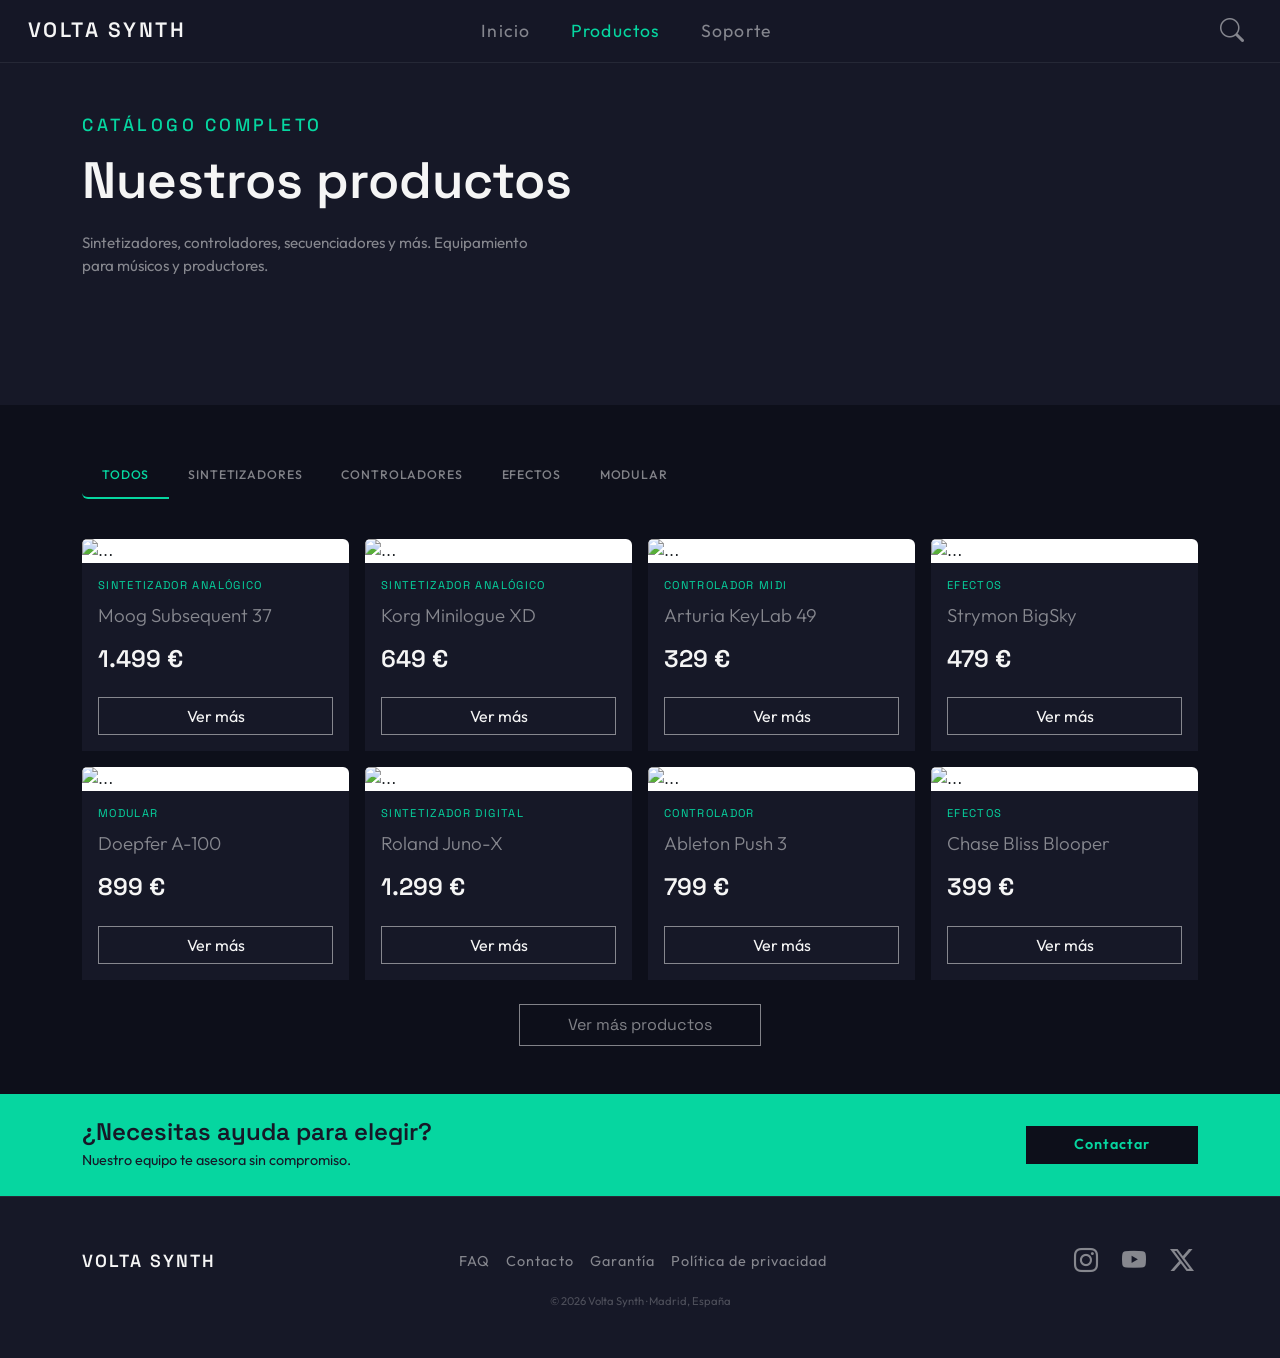
==== commit fda02c91: "terminado faltan fotos" ====
--- a/catalogo.html
+++ b/catalogo.html
@@ -90,7 +90,7 @@
                 </div>
             </div>
             <div class="row g-3" id="grid-products">
-                <div class="col-12 col-md-6 col-lg-3 product-item" data-category="sintetizador">
+                <div class="col-12 col-md-6 col-lg-3 product-item" data-category="sintetizador" data-aos="fade-down" data-aos-duration="2000">
                     <div class="card card-best">
                         <img src="https://placehold.co/600x400" class="card-img-top" alt="...">
                         <div class="card-body">
@@ -101,7 +101,7 @@
                         </div>
                     </div>
                 </div>
-                <div class="col-12 col-md-6 col-lg-3 product-item" data-category="sintetizador">
+                <div class="col-12 col-md-6 col-lg-3 product-item" data-category="sintetizador" data-aos="fade-down" data-aos-duration="2000" data-aos-delay="100">
                     <div class="card card-best">
                         <img src="https://placehold.co/600x400" class="card-img-top" alt="...">
                         <div class="card-body">
@@ -112,7 +112,7 @@
                         </div>
                     </div>
                 </div>
-                <div class="col-12 col-md-6 col-lg-3 product-item" data-category="controlador">
+                <div class="col-12 col-md-6 col-lg-3 product-item" data-category="controlador" data-aos="fade-down" data-aos-duration="2000" data-aos-delay="200">
                     <div class="card card-best">
                         <img src="https://placehold.co/600x400" class="card-img-top" alt="...">
                         <div class="card-body">
@@ -123,7 +123,7 @@
                         </div>
                     </div>
                 </div>
-                <div class="col-12 col-md-6 col-lg-3 product-item" data-category="efectos">
+                <div class="col-12 col-md-6 col-lg-3 product-item" data-category="efectos" data-aos="fade-down" data-aos-duration="2000" data-aos-delay="300">
                     <div class="card card-best">
                         <img src="https://placehold.co/600x400" class="card-img-top" alt="...">
                         <div class="card-body">
@@ -134,7 +134,7 @@
                         </div>
                     </div>
                 </div>
-                <div class="col-12 col-md-6 col-lg-3 product-item" data-category="modular">
+                <div class="col-12 col-md-6 col-lg-3 product-item" data-category="modular" data-aos="fade-down" data-aos-duration="2000" data-aos-delay="400">
                     <div class="card card-best">
                         <img src="https://placehold.co/600x400" class="card-img-top" alt="...">
                         <div class="card-body">
@@ -145,7 +145,7 @@
                         </div>
                     </div>
                 </div>
-                <div class="col-12 col-md-6 col-lg-3 product-item" data-category="sintetizador">
+                <div class="col-12 col-md-6 col-lg-3 product-item" data-category="sintetizador" data-aos="fade-down" data-aos-duration="2000" data-aos-delay="500">
                     <div class="card card-best">
                         <img src="https://placehold.co/600x400" class="card-img-top" alt="...">
                         <div class="card-body">
@@ -156,7 +156,7 @@
                         </div>
                     </div>
                 </div>
-                <div class="col-12 col-md-6 col-lg-3 product-item" data-category="controlador">
+                <div class="col-12 col-md-6 col-lg-3 product-item" data-category="controlador" data-aos="fade-down" data-aos-duration="2000" data-aos-delay="600">
                     <div class="card card-best">
                         <img src="https://placehold.co/600x400" class="card-img-top" alt="...">
                         <div class="card-body">
@@ -167,7 +167,7 @@
                         </div>
                     </div>
                 </div>
-                <div class="col-12 col-md-6 col-lg-3 product-item" data-category="efectos">
+                <div class="col-12 col-md-6 col-lg-3 product-item" data-category="efectos" data-aos="fade-down" data-aos-duration="2000" data-aos-delay="700">
                     <div class="card card-best">
                         <img src="https://placehold.co/600x400" class="card-img-top" alt="...">
                         <div class="card-body">
--- a/css/style.css
+++ b/css/style.css
@@ -637,7 +637,7 @@
     color: var(--texto-tenue);
     font-family: var(--font-textos);
     font-size: 0.9rem;
-    line-height: 1.7;
+    line-height: 1.5;
     padding: 0 1.25rem 1.25rem;
     border-top: 1px solid var(--borde-clr);
 }
@@ -701,6 +701,173 @@
     font-size: 0.8rem;
     letter-spacing: 0.07em;
     color: var(--clr-blanco);
+}
+
+/* ---------- PRODUCTO ---------- */
+.bc-nav {
+    background: var(--bg-azul);
+    border-bottom: 1px solid var(--borde-clr);
+    margin-top: 64px;
+}
+
+.breadcrumb {
+    background: transparent;
+    padding: 0;
+    margin: 0;
+}
+
+.breadcrumb-item,
+.breadcrumb-item::before {
+    color: var(--texto-tenue) !important;
+    font-size: 0.8rem;
+}
+
+.bc-link {
+    font-family: var(--font-textos);
+    font-size: 0.8rem;
+    color: var(--texto-tenue);
+    text-decoration: none;
+    transition: color var(--ease);
+}
+
+.bc-link:hover {
+    color: var(--clr-acento);
+}
+
+.breadcrumb-item.active {
+    font-family: var(--font-textos);
+    font-size: 0.8rem;
+    color: var(--clr-acento) !important;
+}
+
+.prod-category {
+    font-family: var(--font-textos);
+    font-size: 0.7rem;
+    font-weight: 500;
+    letter-spacing: 0.12em;
+    background: rgba(6, 214, 160, 0.12);
+    color: var(--clr-acento);
+    padding: 0.7rem 1.1rem;
+    border-radius: 20px;
+}
+
+.prod-new {
+    font-family: var(--font-textos);
+    font-size: 0.7rem;
+    font-weight: 500;
+    letter-spacing: 0.12em;
+    background: var(--clr-acento);
+    color: var(--bg-negro);
+    padding: 0.7rem 1.1rem;
+    border-radius: 20px;
+}
+
+.prod-name {
+    font-family: var(--font-titulos);
+    font-size: 2rem;
+    font-weight: 600;
+    color: var(--clr-blanco);
+}
+
+.prod-text {
+    font-family: var(--font-textos);
+    font-size: 0.9rem;
+    color: var(--texto-tenue);
+    line-height: 1.5;
+}
+
+.divider {
+    border-color: var(--borde-clr);
+    opacity: 1;
+}
+
+.prod-price {
+    font-family: var(--font-titulos);
+    font-size: 2rem;
+    font-weight: 600;
+    color: var(--clr-blanco);
+}
+
+.prod-iva {
+    font-family: var(--font-textos);
+    font-size: 0.7rem;
+    color: var(--texto-tenue);
+}
+
+.prod-stock {
+    font-family: var(--font-textos);
+    font-size: 0.9rem;
+    color: var(--clr-acento);
+    display: flex;
+    align-items: center;
+    gap: 6px;
+}
+
+.prod-stock i {
+    font-size: 0.5rem;
+}
+
+.btn-cart {
+    display: inline-block;
+    font-family: var(--font-textos);
+    font-size: 0.9rem;
+    font-weight: 500;
+    letter-spacing: 0.07em;
+    background: var(--clr-acento);
+    color: var(--bg-negro);
+    padding: 0.75rem 1.75rem;
+    text-decoration: none;
+    transition: background var(--ease), transform var(--ease), color var(--ease);
+    border: none;
+}
+
+.btn-cart:hover {
+    background: var(--acento-hover);
+    color: var(--clr-blanco);
+    transform: translateY(-2px);
+}
+
+.prod-features {
+    list-style: none;
+    display: flex;
+    flex-direction: column;
+    gap: 8px;
+}
+
+.prod-features li {
+    font-family: var(--font-textos);
+    font-size: 0.9rem;
+    color: var(--texto-tenue);
+    display: flex;
+    align-items: center;
+    gap: 8px;
+}
+
+.prod-features li i {
+    font-size: 0.3rem;
+    color: var(--clr-acento);
+    flex-shrink: 0;
+}
+
+.specs-table {
+    border: 0.5px solid var(--texto-tenue);
+}
+
+.specs-table th {
+    background: var(--bg-azul);
+    color: var(--texto-tenue);
+    font-family: var(--font-titulos);
+    font-size: 0.9rem;
+}
+
+.specs-table td {
+    font-family: var(--font-textos);
+    font-size: 0.9rem;
+    font-weight: 300;
+    background: transparent;
+    color: var(--clr-blanco);
+    padding: 0.7rem 1rem;
+    vertical-align: middle;
 }
 
 /* ---------- MEDIA QUERIES RESPONSIVE ---------- */
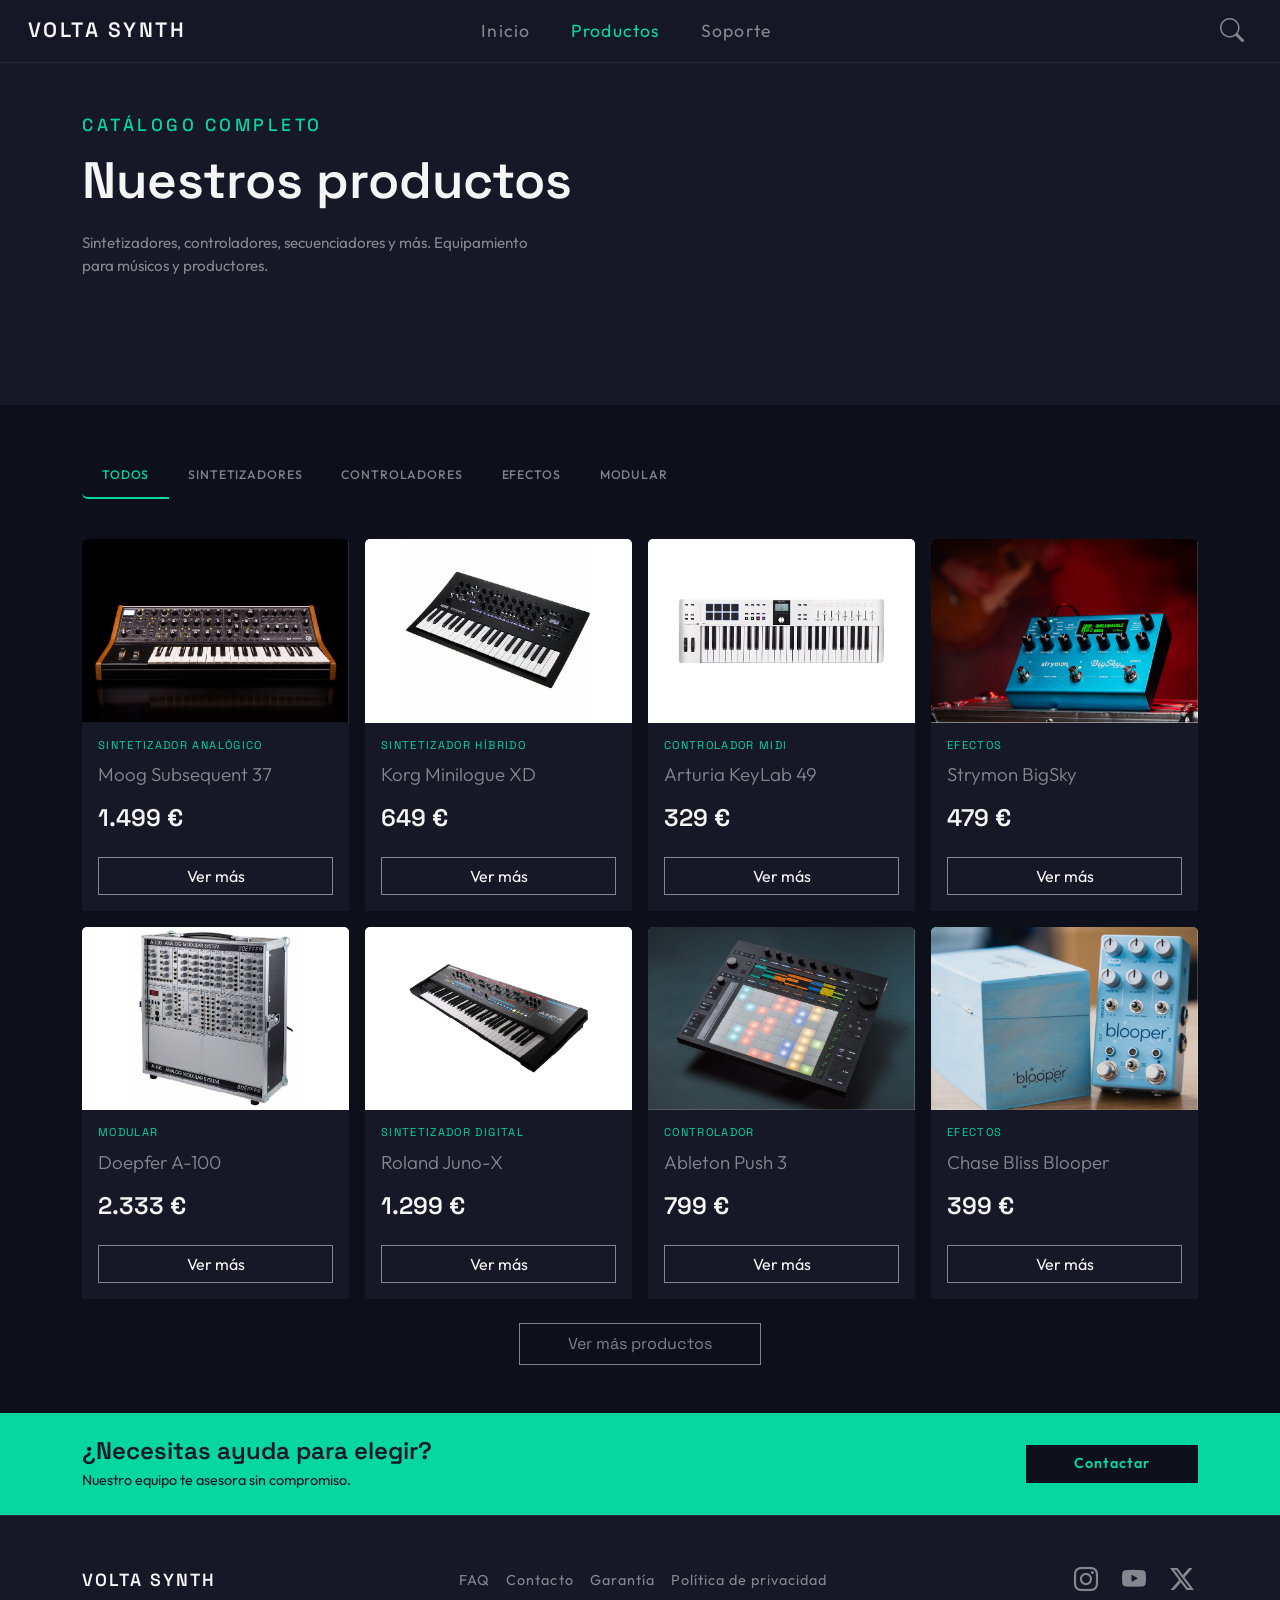
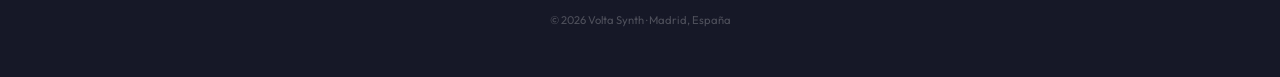
==== commit b77b1c44: "terminado" ====
--- a/catalogo.html
+++ b/catalogo.html
@@ -4,6 +4,7 @@
     <meta charset="UTF-8">
     <meta name="viewport" content="width=device-width, initial-scale=1.0">
     <title>CATÁLOGO DE PRODUCTOS | VOLTA SYNTH</title>
+    <link rel="icon" href="media/img/favicon.webp">
 
     <!-- TIPOGRAFIA -->
     <link rel="preconnect" href="https://fonts.googleapis.com">
@@ -92,7 +93,7 @@
             <div class="row g-3" id="grid-products">
                 <div class="col-12 col-md-6 col-lg-3 product-item" data-category="sintetizador" data-aos="fade-down" data-aos-duration="2000">
                     <div class="card card-best">
-                        <img src="https://placehold.co/600x400" class="card-img-top" alt="...">
+                        <img src="media/img/Moog Subsequent 37.webp" class="card-img-top" alt="...">
                         <div class="card-body">
                             <h3 class="card-sub">SINTETIZADOR ANALÓGICO</h3>
                             <p class="card-name">Moog Subsequent 37</p>
@@ -103,9 +104,9 @@
                 </div>
                 <div class="col-12 col-md-6 col-lg-3 product-item" data-category="sintetizador" data-aos="fade-down" data-aos-duration="2000" data-aos-delay="100">
                     <div class="card card-best">
-                        <img src="https://placehold.co/600x400" class="card-img-top" alt="...">
-                        <div class="card-body">
-                            <h3 class="card-sub">SINTETIZADOR ANALÓGICO</h3>
+                        <img src="media/img/Korg Minilogue XD.webp" class="card-img-top" alt="...">
+                        <div class="card-body">
+                            <h3 class="card-sub">SINTETIZADOR HÍBRIDO</h3>
                             <p class="card-name">Korg Minilogue XD</p>
                             <h4 class="card-price">649 €</h4>
                             <a href="producto.html" class="btn btn-card mt-3">Ver más</a>
@@ -114,7 +115,7 @@
                 </div>
                 <div class="col-12 col-md-6 col-lg-3 product-item" data-category="controlador" data-aos="fade-down" data-aos-duration="2000" data-aos-delay="200">
                     <div class="card card-best">
-                        <img src="https://placehold.co/600x400" class="card-img-top" alt="...">
+                        <img src="media/img/Arturia KeyLab 49.webp" class="card-img-top" alt="...">
                         <div class="card-body">
                             <h3 class="card-sub">CONTROLADOR MIDI</h3>
                             <p class="card-name">Arturia KeyLab 49</p>
@@ -125,7 +126,7 @@
                 </div>
                 <div class="col-12 col-md-6 col-lg-3 product-item" data-category="efectos" data-aos="fade-down" data-aos-duration="2000" data-aos-delay="300">
                     <div class="card card-best">
-                        <img src="https://placehold.co/600x400" class="card-img-top" alt="...">
+                        <img src="media/img/Strymon BigSky.webp" class="card-img-top" alt="...">
                         <div class="card-body">
                             <h3 class="card-sub">EFECTOS</h3>
                             <p class="card-name">Strymon BigSky</p>
@@ -136,18 +137,18 @@
                 </div>
                 <div class="col-12 col-md-6 col-lg-3 product-item" data-category="modular" data-aos="fade-down" data-aos-duration="2000" data-aos-delay="400">
                     <div class="card card-best">
-                        <img src="https://placehold.co/600x400" class="card-img-top" alt="...">
+                        <img src="media/img/Doepfer A-100.webp" class="card-img-top" alt="...">
                         <div class="card-body">
                             <h3 class="card-sub">MODULAR</h3>
                             <p class="card-name">Doepfer A-100</p>
-                            <h4 class="card-price">899 €</h4>
+                            <h4 class="card-price">2.333 €</h4>
                             <a href="producto.html" class="btn btn-card mt-3">Ver más</a>
                         </div>
                     </div>
                 </div>
                 <div class="col-12 col-md-6 col-lg-3 product-item" data-category="sintetizador" data-aos="fade-down" data-aos-duration="2000" data-aos-delay="500">
                     <div class="card card-best">
-                        <img src="https://placehold.co/600x400" class="card-img-top" alt="...">
+                        <img src="media/img/Roland Juno-X.webp" class="card-img-top" alt="...">
                         <div class="card-body">
                             <h3 class="card-sub">SINTETIZADOR DIGITAL</h3>
                             <p class="card-name">Roland Juno-X</p>
@@ -158,7 +159,7 @@
                 </div>
                 <div class="col-12 col-md-6 col-lg-3 product-item" data-category="controlador" data-aos="fade-down" data-aos-duration="2000" data-aos-delay="600">
                     <div class="card card-best">
-                        <img src="https://placehold.co/600x400" class="card-img-top" alt="...">
+                        <img src="media/img/Ableton Push 3.webp" class="card-img-top" alt="...">
                         <div class="card-body">
                             <h3 class="card-sub">CONTROLADOR</h3>
                             <p class="card-name">Ableton Push 3</p>
@@ -169,7 +170,7 @@
                 </div>
                 <div class="col-12 col-md-6 col-lg-3 product-item" data-category="efectos" data-aos="fade-down" data-aos-duration="2000" data-aos-delay="700">
                     <div class="card card-best">
-                        <img src="https://placehold.co/600x400" class="card-img-top" alt="...">
+                        <img src="media/img/Chase Bliss Blooper.webp" class="card-img-top" alt="...">
                         <div class="card-body">
                             <h3 class="card-sub">EFECTOS</h3>
                             <p class="card-name">Chase Bliss Blooper</p>
--- a/css/style.css
+++ b/css/style.css
@@ -639,7 +639,6 @@
     font-size: 0.9rem;
     line-height: 1.5;
     padding: 0 1.25rem 1.25rem;
-    border-top: 1px solid var(--borde-clr);
 }
 
 .sec-minititle {
